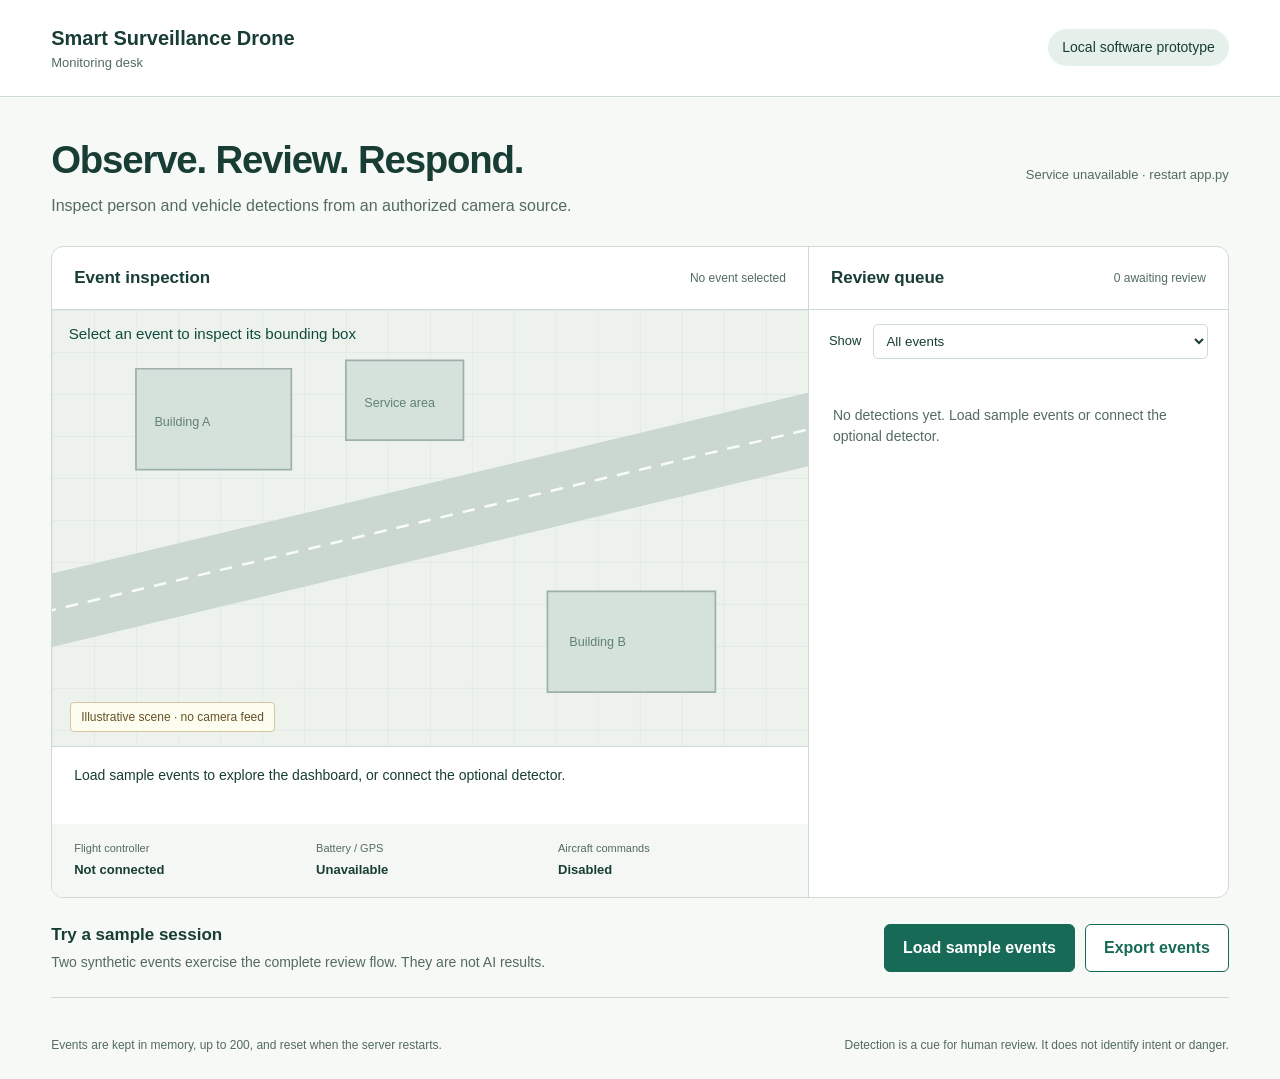
==== static/index.html @ 37f239d9 "Add surveillance monitoring prototype and project documentation" ====
<!doctype html>
<html lang="en">
<head>
  <meta charset="utf-8"><meta name="viewport" content="width=device-width,initial-scale=1">
  <title>Smart Surveillance Drone · Monitoring desk</title>
  <link rel="stylesheet" href="style.css"><script src="app.js" defer></script>
</head>
<body>
  <header><a class="brand" href="index.html">Smart Surveillance Drone<span>Monitoring desk</span></a><p class="mode">Local software prototype</p></header>
  <main>
    <section class="intro"><div><h1>Observe. Review. Respond.</h1><p>Inspect person and vehicle detections from an authorized camera source.</p></div><div id="connection" role="status">Connecting to local service…</div></section>
    <div class="workspace">
      <section class="scene-panel" aria-labelledby="scene-title">
        <div class="panel-heading"><h2 id="scene-title">Event inspection</h2><span id="scene-mode">No event selected</span></div>
        <div class="viewport"><svg id="scene" viewBox="0 0 900 520" role="img" aria-label="Illustrative monitoring area. No camera feed.">
          <defs><pattern id="grid" width="50" height="50" patternUnits="userSpaceOnUse"><path d="M50 0H0V50" fill="none" stroke="#d4dfd9" stroke-width="1"/></pattern></defs>
          <rect width="900" height="520" fill="#edf2ed"/><rect width="900" height="520" fill="url(#grid)"/>
          <path d="M-10 360L910 140" stroke="#cad8d1" stroke-width="85"/>
          <path d="M-10 360L910 140" stroke="#f9fbf8" stroke-width="3" stroke-dasharray="15 12"/>
          <g fill="#d5e2dc" stroke="#9dafaa" stroke-width="2"><path d="M100 70H285V190H100Z"/><path d="M590 335H790V455H590Z"/><path d="M350 60H490V155H350Z"/></g>
          <g fill="#628074" font-family="sans-serif" font-size="15"><text x="122" y="138">Building A</text><text x="616" y="400">Building B</text><text x="372" y="115">Service area</text></g>
          <rect id="bbox" x="0" y="0" width="0" height="0" fill="#16725b15" stroke="#16725b" stroke-width="3"/>
          <text id="box-label" x="20" y="35" font-size="18" font-family="sans-serif" fill="#124b3e">Select an event to inspect its bounding box</text>
        </svg><div class="scene-note">Illustrative scene · no camera feed</div></div>
        <div class="inspection" id="inspection">Load sample events to explore the dashboard, or connect the optional detector.</div>
        <div class="telemetry"><div><span>Flight controller</span><strong>Not connected</strong></div><div><span>Battery / GPS</span><strong>Unavailable</strong></div><div><span>Aircraft commands</span><strong>Disabled</strong></div></div>
      </section>
      <aside aria-labelledby="events-title"><div class="panel-heading"><h2 id="events-title">Review queue</h2><span id="event-count">0 events</span></div>
        <div class="filters"><label for="filter">Show</label><select id="filter"><option value="all">All events</option><option value="pending">Needs review</option><option value="synthetic">Synthetic samples</option><option value="real">Detector events</option></select></div>
        <div id="events" class="events"><p class="empty">No detections yet. Load the sample session to try event inspection and review.</p></div>
      </aside>
    </div>
    <section class="session"><div><h2>Try a sample session</h2><p>Two synthetic events exercise the complete review flow. They are not AI results.</p></div><div class="actions"><button id="load">Load sample events</button><button id="export" class="secondary">Export events</button></div></section>
    <p id="message" role="status" aria-live="polite"></p>
    <footer><p>Events are kept in memory, up to 200, and reset when the server restarts.</p><p>Detection is a cue for human review. It does not identify intent or danger.</p></footer>
  </main>
</body>
</html>
---- static/style.css ----
:root{--ink:#183d35;--paper:#f7f9f6;--line:#cddbd4;--green:#176a55;--muted:#536b61;--blue:#326e8b}*{box-sizing:border-box}body{margin:0;background:var(--paper);color:var(--ink);font:16px/1.5 'Avenir Next','Segoe UI',sans-serif}header{padding:23px 4vw;border-bottom:1px solid var(--line);display:flex;justify-content:space-between;align-items:center;background:white}.brand{font-weight:750;font-size:20px;color:inherit;text-decoration:none}.brand span{display:block;font-size:13px;font-weight:500;color:var(--muted)}.mode{font-size:14px;background:#e5f0eb;padding:8px 14px;border-radius:25px}main{max-width:1600px;margin:auto;padding:0 4vw}.intro{display:flex;justify-content:space-between;align-items:center;gap:24px;padding:34px 0 28px}h1{font-size:clamp(25px,3vw,40px);font-weight:650;letter-spacing:-1.2px;margin:0 0 6px}p{margin:0}.intro p{color:var(--muted)}#connection{font-size:13px;flex-shrink:0;color:var(--muted)}.workspace{display:grid;grid-template-columns:minmax(0,1.8fr) minmax(310px,1fr);border:1px solid var(--line);background:white;border-radius:12px;overflow:hidden}.panel-heading{display:flex;justify-content:space-between;align-items:center;gap:15px;padding:18px 22px;border-bottom:1px solid var(--line)}h2{font-size:17px;margin:0;font-weight:650}.panel-heading span{font-size:12px;color:var(--muted)}aside{border-left:1px solid var(--line);min-width:0}.viewport{position:relative;overflow:hidden}.viewport svg{display:block;width:100%;height:auto}.scene-note{position:absolute;bottom:14px;left:18px;background:#fffef0e8;color:#655126;padding:5px 10px;font-size:12px;border:1px solid #d6c69f;border-radius:4px}.inspection{padding:18px 22px;font-size:14px;border-top:1px solid var(--line);min-height:78px}.telemetry{display:grid;grid-template-columns:repeat(3,1fr);padding:16px 22px;background:#f4f7f4;gap:14px}.telemetry span{font-size:11px;display:block;color:var(--muted)}.telemetry strong{font-size:13px;font-weight:600}.filters{display:flex;gap:12px;padding:14px 20px;align-items:center;font-size:13px}select{padding:8px;border:1px solid var(--line);background:white;color:var(--ink);border-radius:5px;min-width:0;flex:1}.events{max-height:520px;overflow-y:auto}.empty{padding:32px 24px;color:var(--muted);font-size:14px}.event{border-top:1px solid var(--line);padding:18px 20px}.event.selected{background:#eef6f2;box-shadow:inset 3px 0 var(--green)}.event-top{display:flex;justify-content:space-between;gap:8px}.event h3{font-size:17px;margin:0;text-transform:capitalize}.tag{font-size:11px;color:#755000;background:#fff1cc;border-radius:4px;padding:3px 7px}.tag.real{background:#e3f0f8;color:#20526d}.meta{font-size:12px;color:var(--muted);margin:8px 0;overflow-wrap:anywhere}.event-actions{display:flex;gap:10px;align-items:center}.event-actions button{font-size:12px;padding:7px 10px}.reviewed{font-size:12px;color:var(--green)}button{font:inherit;background:var(--green);border:1px solid var(--green);border-radius:6px;padding:11px 18px;color:white;cursor:pointer;font-weight:600}button:hover{filter:brightness(.94)}button:disabled{opacity:.6;cursor:wait}button.secondary{color:var(--green);background:white}button:focus-visible,a:focus-visible,select:focus-visible{outline:3px solid #387ca6;outline-offset:3px}.session{display:flex;justify-content:space-between;align-items:center;gap:20px;padding:24px 0;border-bottom:1px solid var(--line)}.session p{font-size:14px;color:var(--muted);margin-top:5px;max-width:65ch}.actions{display:flex;gap:10px;flex-shrink:0}#message{min-height:32px;padding-top:10px;font-size:14px;color:var(--blue)}footer{padding:6px 0 25px;display:flex;justify-content:space-between;gap:20px;font-size:12px;color:var(--muted)}@media(max-width:950px){.workspace{grid-template-columns:1fr}aside{border-left:0;border-top:1px solid var(--line)}.events{max-height:370px}.session,.intro{align-items:flex-start;flex-direction:column}.intro{gap:10px}footer{flex-direction:column;gap:6px}.mode{max-width:160px;text-align:center}header{gap:16px}}@media(max-width:500px){.brand{font-size:16px}.mode{font-size:11px;padding:6px 8px}.panel-heading{padding:15px}.panel-heading span{font-size:11px}.telemetry{padding:14px;gap:8px}.telemetry strong{font-size:11px}.actions{flex-wrap:wrap}.scene-note{font-size:10px;bottom:8px;left:10px}.inspection{padding:15px}.intro{padding-top:24px}}
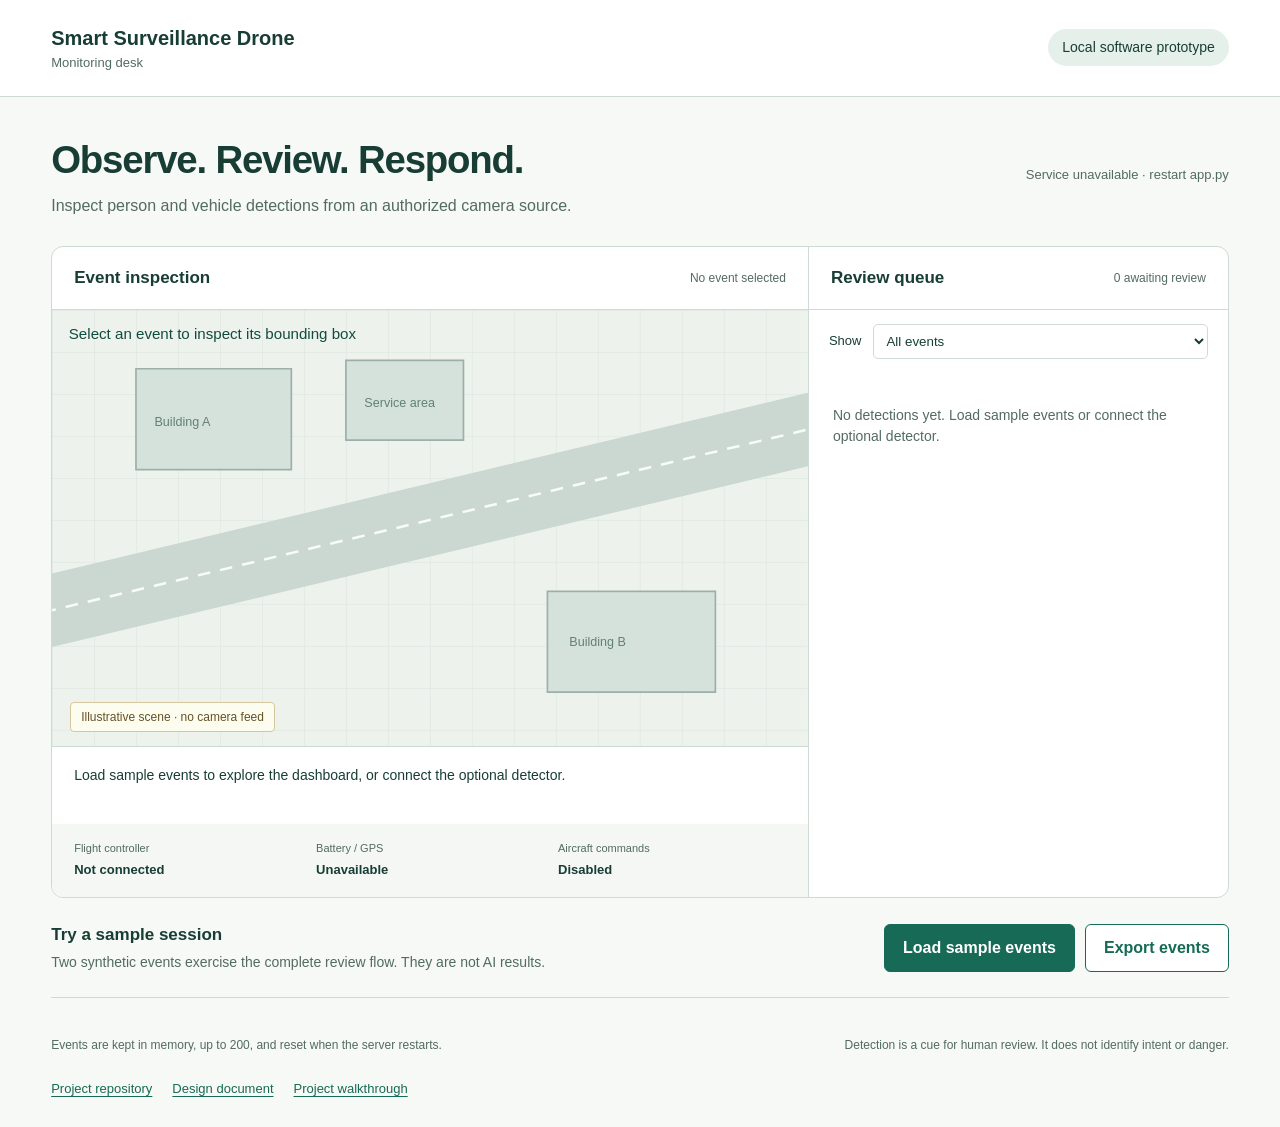
==== commit 8e8ffea1: "Prepare GitHub Pages dashboard with hosted synthetic demo mode" ====
--- a/static/index.html
+++ b/static/index.html
@@ -6,7 +6,7 @@
   <link rel="stylesheet" href="style.css"><script src="app.js" defer></script>
 </head>
 <body>
-  <header><a class="brand" href="index.html">Smart Surveillance Drone<span>Monitoring desk</span></a><p class="mode">Local software prototype</p></header>
+  <header><a class="brand" href="index.html">Smart Surveillance Drone<span>Monitoring desk</span></a><p id="runtime-mode" class="mode">Local software prototype</p></header>
   <main>
     <section class="intro"><div><h1>Observe. Review. Respond.</h1><p>Inspect person and vehicle detections from an authorized camera source.</p></div><div id="connection" role="status">Connecting to local service…</div></section>
     <div class="workspace">
@@ -32,7 +32,8 @@
     </div>
     <section class="session"><div><h2>Try a sample session</h2><p>Two synthetic events exercise the complete review flow. They are not AI results.</p></div><div class="actions"><button id="load">Load sample events</button><button id="export" class="secondary">Export events</button></div></section>
     <p id="message" role="status" aria-live="polite"></p>
-    <footer><p>Events are kept in memory, up to 200, and reset when the server restarts.</p><p>Detection is a cue for human review. It does not identify intent or danger.</p></footer>
+    <footer><p id="storage-note">Events are kept in memory, up to 200, and reset when the server restarts.</p><p>Detection is a cue for human review. It does not identify intent or danger.</p></footer>
+    <nav class="project-links" aria-label="Project resources"><a href="https://github.com/supriyachann/smart-surveillance-drone">Project repository</a><a href="https://github.com/supriyachann/smart-surveillance-drone/blob/main/output/pdf/design-document.pdf">Design document</a><a href="https://github.com/supriyachann/smart-surveillance-drone/blob/main/output/video/project-walkthrough.mp4">Project walkthrough</a></nav>
   </main>
 </body>
 </html>
--- a/static/style.css
+++ b/static/style.css
@@ -1 +1,2 @@
 :root{--ink:#183d35;--paper:#f7f9f6;--line:#cddbd4;--green:#176a55;--muted:#536b61;--blue:#326e8b}*{box-sizing:border-box}body{margin:0;background:var(--paper);color:var(--ink);font:16px/1.5 'Avenir Next','Segoe UI',sans-serif}header{padding:23px 4vw;border-bottom:1px solid var(--line);display:flex;justify-content:space-between;align-items:center;background:white}.brand{font-weight:750;font-size:20px;color:inherit;text-decoration:none}.brand span{display:block;font-size:13px;font-weight:500;color:var(--muted)}.mode{font-size:14px;background:#e5f0eb;padding:8px 14px;border-radius:25px}main{max-width:1600px;margin:auto;padding:0 4vw}.intro{display:flex;justify-content:space-between;align-items:center;gap:24px;padding:34px 0 28px}h1{font-size:clamp(25px,3vw,40px);font-weight:650;letter-spacing:-1.2px;margin:0 0 6px}p{margin:0}.intro p{color:var(--muted)}#connection{font-size:13px;flex-shrink:0;color:var(--muted)}.workspace{display:grid;grid-template-columns:minmax(0,1.8fr) minmax(310px,1fr);border:1px solid var(--line);background:white;border-radius:12px;overflow:hidden}.panel-heading{display:flex;justify-content:space-between;align-items:center;gap:15px;padding:18px 22px;border-bottom:1px solid var(--line)}h2{font-size:17px;margin:0;font-weight:650}.panel-heading span{font-size:12px;color:var(--muted)}aside{border-left:1px solid var(--line);min-width:0}.viewport{position:relative;overflow:hidden}.viewport svg{display:block;width:100%;height:auto}.scene-note{position:absolute;bottom:14px;left:18px;background:#fffef0e8;color:#655126;padding:5px 10px;font-size:12px;border:1px solid #d6c69f;border-radius:4px}.inspection{padding:18px 22px;font-size:14px;border-top:1px solid var(--line);min-height:78px}.telemetry{display:grid;grid-template-columns:repeat(3,1fr);padding:16px 22px;background:#f4f7f4;gap:14px}.telemetry span{font-size:11px;display:block;color:var(--muted)}.telemetry strong{font-size:13px;font-weight:600}.filters{display:flex;gap:12px;padding:14px 20px;align-items:center;font-size:13px}select{padding:8px;border:1px solid var(--line);background:white;color:var(--ink);border-radius:5px;min-width:0;flex:1}.events{max-height:520px;overflow-y:auto}.empty{padding:32px 24px;color:var(--muted);font-size:14px}.event{border-top:1px solid var(--line);padding:18px 20px}.event.selected{background:#eef6f2;box-shadow:inset 3px 0 var(--green)}.event-top{display:flex;justify-content:space-between;gap:8px}.event h3{font-size:17px;margin:0;text-transform:capitalize}.tag{font-size:11px;color:#755000;background:#fff1cc;border-radius:4px;padding:3px 7px}.tag.real{background:#e3f0f8;color:#20526d}.meta{font-size:12px;color:var(--muted);margin:8px 0;overflow-wrap:anywhere}.event-actions{display:flex;gap:10px;align-items:center}.event-actions button{font-size:12px;padding:7px 10px}.reviewed{font-size:12px;color:var(--green)}button{font:inherit;background:var(--green);border:1px solid var(--green);border-radius:6px;padding:11px 18px;color:white;cursor:pointer;font-weight:600}button:hover{filter:brightness(.94)}button:disabled{opacity:.6;cursor:wait}button.secondary{color:var(--green);background:white}button:focus-visible,a:focus-visible,select:focus-visible{outline:3px solid #387ca6;outline-offset:3px}.session{display:flex;justify-content:space-between;align-items:center;gap:20px;padding:24px 0;border-bottom:1px solid var(--line)}.session p{font-size:14px;color:var(--muted);margin-top:5px;max-width:65ch}.actions{display:flex;gap:10px;flex-shrink:0}#message{min-height:32px;padding-top:10px;font-size:14px;color:var(--blue)}footer{padding:6px 0 25px;display:flex;justify-content:space-between;gap:20px;font-size:12px;color:var(--muted)}@media(max-width:950px){.workspace{grid-template-columns:1fr}aside{border-left:0;border-top:1px solid var(--line)}.events{max-height:370px}.session,.intro{align-items:flex-start;flex-direction:column}.intro{gap:10px}footer{flex-direction:column;gap:6px}.mode{max-width:160px;text-align:center}header{gap:16px}}@media(max-width:500px){.brand{font-size:16px}.mode{font-size:11px;padding:6px 8px}.panel-heading{padding:15px}.panel-heading span{font-size:11px}.telemetry{padding:14px;gap:8px}.telemetry strong{font-size:11px}.actions{flex-wrap:wrap}.scene-note{font-size:10px;bottom:8px;left:10px}.inspection{padding:15px}.intro{padding-top:24px}}
+.project-links{display:flex;flex-wrap:wrap;gap:20px;padding:0 0 28px;font-size:13px}.project-links a{color:var(--green);text-underline-offset:3px}
